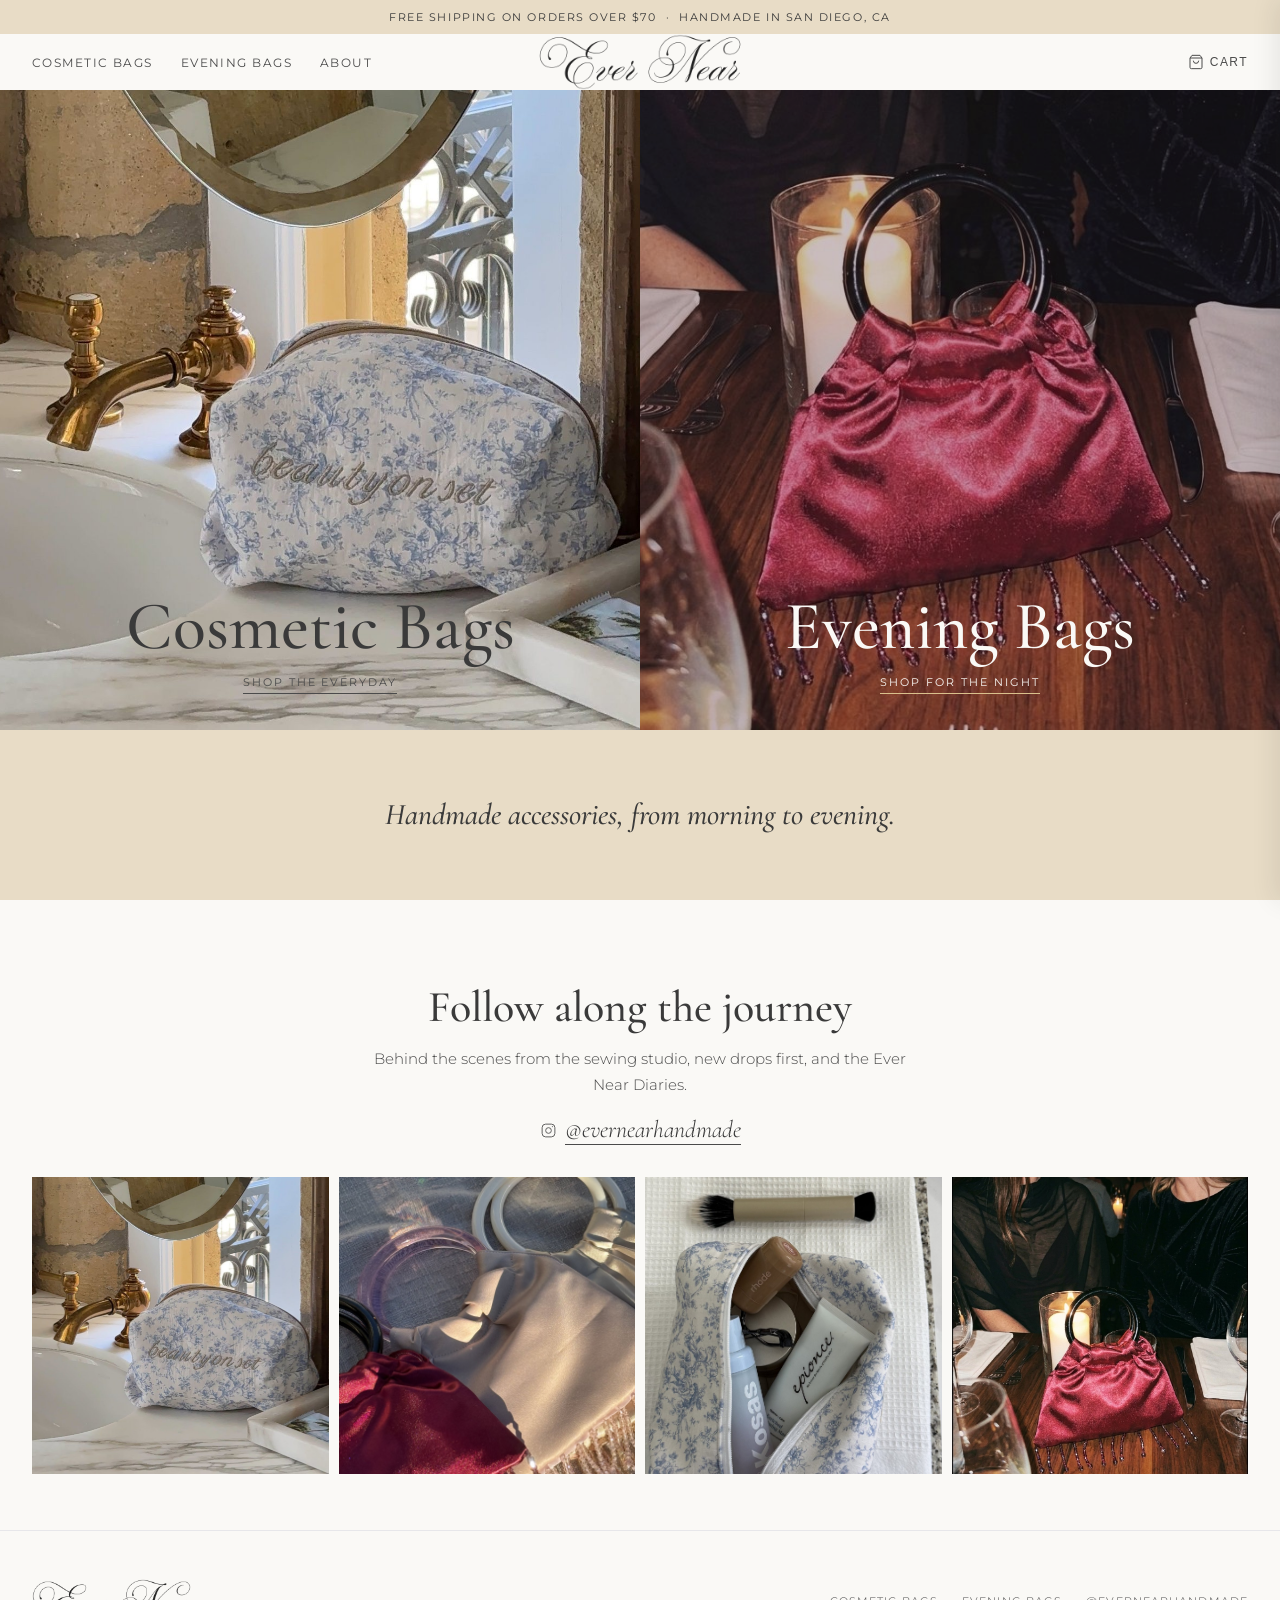
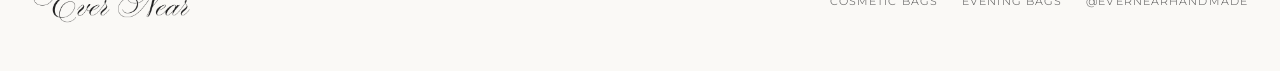
==== index.html @ a2dec9ec "Replace "On Instagram" label with a small icon beside the handle Co-Authored-By: Claude Opus 5.5 <no" ====
<!DOCTYPE html>
<html lang="en">
<head>
  <meta charset="UTF-8"/>
  <meta name="viewport" content="width=device-width, initial-scale=1.0"/>
  <title>Ever Near — Handcrafted Bags</title>
  <meta name="description" content="Ever Near makes handcrafted cosmetic bags and evening bags in small batches in San Diego, CA.">
  <meta property="og:title" content="Ever Near — Handcrafted Bags">
  <meta property="og:description" content="Handcrafted cosmetic and evening bags, sewn by hand in San Diego.">
  <meta property="og:type" content="website">
  <meta property="og:url" content="https://evernearhandmade.com">
  <link rel="canonical" href="https://evernearhandmade.com">
  <link rel="preconnect" href="https://fonts.googleapis.com">
  <link rel="preconnect" href="https://fonts.gstatic.com" crossorigin>
  <link href="https://fonts.googleapis.com/css2?family=Cormorant+Garamond:ital,wght@0,500;0,600;1,500&family=Montserrat:wght@300;400;500&display=swap" rel="stylesheet">
  <link rel="stylesheet" href="css/theme.css?v=4">
</head>
<body>

<!-- ══ MAIN PAGE ══ -->
<div id="main-page" class="page active">

  <div class="announce-bar announce-bar--beige">
    Free shipping on orders over $70 &nbsp;·&nbsp; Handmade in San Diego, CA
  </div>

  <div style="background: var(--off-white);">
    <header class="site-header">
      <nav class="header-nav">
        <a href="cosmetic-bags.html">Cosmetic Bags</a>
        <a href="evening-bags.html">Evening Bags</a>
        <a href="#about" class="hide-mobile">About</a>
      </nav>
      <a href="index.html" class="header-logo" aria-label="Ever Near home">
        <img src="img/logo-dark.png" alt="Ever Near">
      </a>
      <nav class="header-nav header-nav--right">
        <button class="cart-trigger" onclick="toggleCart()" aria-label="Open cart">
          <svg viewBox="0 0 24 24"><path d="M6 2L3 6v14a2 2 0 002 2h14a2 2 0 002-2V6l-3-4z"/><line x1="3" y1="6" x2="21" y2="6"/><path d="M16 10a4 4 0 01-8 0"/></svg>
          Cart
          <span class="cart-badge" id="cart-badge">0</span>
        </button>
      </nav>
    </header>
  </div>

  <!-- Split Hero -->
  <section class="split-hero">
    <a href="cosmetic-bags.html" class="hero-panel hero-panel--day">
      <img src="img/hero-day-vanity-cosmetic-bag.jpg" alt="Quilted blue toile cosmetic bag on a marble vanity" style="object-position: 50% 100%">
      <div class="hero-panel__content">
        <span class="hero-panel__title">Cosmetic Bags</span>
        <span class="hero-panel__link">Shop the everyday</span>
      </div>
    </a>
    <a href="evening-bags.html" class="hero-panel hero-panel--night">
      <img src="img/hero-night-candlelit-satin-mini.jpg" alt="Burgundy satin evening bag with beaded fringe on a candlelit dinner table" style="object-position: 50% 40%">
      <span class="hero-panel__overlay" aria-hidden="true"></span>
      <div class="hero-panel__content">
        <span class="hero-panel__title">Evening Bags</span>
        <span class="hero-panel__link">Shop for the night</span>
      </div>
    </a>
  </section>

  <!-- Newest Pieces -->
  <section class="newest-section">
    <div class="section-header-row">
      <h2 class="section-h2">Newest pieces</h2>
      <a href="cosmetic-bags.html" class="section-link">Shop all</a>
    </div>
    <div class="newest-grid" id="newest-products-grid">
      <!-- populated by homepage.js -->
    </div>
  </section>

  <!-- Tagline Band -->
  <section class="tagline-band">
    <p>Handmade accessories, from morning to evening.</p>
  </section>

  <!-- Instagram -->
  <section class="instagram-section">
    <h2 class="insta-h2 insta-h2--day">Follow along the journey</h2>
    <p class="insta-desc insta-desc--day">Behind the scenes from the sewing studio, new drops first, and the Ever Near Diaries.</p>
    <a href="https://www.instagram.com/evernearhandmade/" class="insta-handle insta-handle--day" target="_blank" rel="noopener" aria-label="@evernearhandmade on Instagram">
      <svg class="insta-icon" viewBox="0 0 24 24" aria-hidden="true"><rect x="3" y="3" width="18" height="18" rx="5"/><circle cx="12" cy="12" r="4"/><circle cx="17.5" cy="6.5" r="0.8" fill="currentColor" stroke="none"/></svg>
      <span>@evernearhandmade</span>
    </a>
    <div class="insta-grid">
      <a href="https://www.instagram.com/evernearhandmade/" target="_blank" rel="noopener">
        <img src="img/hero-day-vanity-cosmetic-bag.jpg" alt="Blue toile cosmetic bag on a marble vanity" loading="lazy">
      </a>
      <a href="https://www.instagram.com/evernearhandmade/" target="_blank" rel="noopener">
        <img src="img/satin-minis-golden-hour.jpg" alt="Satin mini evening bags in golden light" loading="lazy">
      </a>
      <a href="https://www.instagram.com/evernearhandmade/" target="_blank" rel="noopener">
        <img src="img/toile-bag-skincare.jpg" alt="Blue toile cosmetic bag with skincare" loading="lazy">
      </a>
      <a href="https://www.instagram.com/evernearhandmade/" target="_blank" rel="noopener">
        <img src="img/instagram-satin-dinner.jpg" alt="Satin evening bag at a candlelit dinner" loading="lazy">
      </a>
    </div>
  </section>

  <!-- About anchor -->
  <div id="about" style="scroll-margin-top: 80px;"></div>

  <footer class="site-footer" style="border-top: 1px solid rgba(154,160,184,0.2); margin-top: 32px;">
    <a href="index.html" class="footer-logo">
      <img src="img/logo-dark.png" alt="Ever Near">
    </a>
    <nav class="footer-nav">
      <a href="cosmetic-bags.html">Cosmetic Bags</a>
      <a href="evening-bags.html">Evening Bags</a>
      <a href="https://www.instagram.com/evernearhandmade/" target="_blank" rel="noopener">@evernearhandmade</a>
    </nav>
  </footer>

</div><!-- end main-page -->

<!-- ══ PRODUCT PAGE ══ -->
<div id="product-page" class="page">
  <div class="product-page-inner">
    <button class="product-page-back" onclick="closeProduct()">
      <svg viewBox="0 0 24 24"><polyline points="15 18 9 12 15 6"/></svg>
      Back
    </button>
    <div class="product-page-layout">
      <div class="pp-gallery">
        <img id="pp-main-img" class="pp-main-img" src="" alt=""/>
        <div class="pp-thumbs" id="pp-thumbs"></div>
      </div>
      <div class="pp-info">
        <p class="pp-collection" id="pp-collection"></p>
        <h1 class="pp-name" id="pp-name"></h1>
        <p class="pp-price" id="pp-price"></p>
        <div class="pp-divider"></div>
        <p class="pp-size-label">Select Size</p>
        <div class="pp-sizes" id="pp-sizes"></div>
        <p class="pp-description" id="pp-description"></p>
        <p class="pp-dimensions-label">Dimensions</p>
        <p class="pp-dimensions" id="pp-dimensions"></p>
        <p class="pp-details" id="pp-details"></p>
        <div class="pp-custom-text-wrap" id="pp-custom-text-wrap" style="display:none;">
          <label class="pp-custom-text-label" for="pp-custom-text">Embroidery Text</label>
          <input class="pp-custom-text-input" id="pp-custom-text" type="text" maxlength="30" placeholder="e.g. your name or initials"/>
          <p class="pp-custom-text-hint">Up to 30 characters · Appears on your bag exactly as entered</p>
        </div>
        <button class="add-to-cart-btn" onclick="addToCart()">Add to Cart</button>
        <p class="cart-confirm" id="cart-confirm">Added to your cart ✓</p>
      </div>
    </div>
  </div>
</div>

<!-- ══ CART DRAWER ══ -->
<div class="cart-overlay" id="cart-overlay" onclick="closeCart()"></div>
<div class="cart-drawer" id="cart-drawer">
  <div class="cart-drawer-header">
    <div>
      <span class="cart-drawer-title">Your Cart</span>
      <span class="cart-drawer-count" id="cart-drawer-count"></span>
    </div>
    <button class="cart-drawer-close" onclick="closeCart()" aria-label="Close cart">
      <svg viewBox="0 0 24 24"><line x1="18" y1="6" x2="6" y2="18"/><line x1="6" y1="6" x2="18" y2="18"/></svg>
    </button>
  </div>
  <div class="cart-shipping-bar" id="cart-shipping-bar">
    <p class="cart-shipping-bar-msg" id="cart-shipping-bar-msg"></p>
    <div class="cart-shipping-track"><div class="cart-shipping-fill" id="cart-shipping-fill"></div></div>
  </div>
  <div class="cart-drawer-items" id="cart-drawer-items"></div>
  <div class="cart-drawer-footer" id="cart-drawer-footer" style="display:none;">
    <div class="cart-subtotal">
      <span class="cart-subtotal-label">Subtotal</span>
      <span class="cart-subtotal-amount" id="cart-subtotal">$0</span>
    </div>
    <p class="cart-shipping-note" id="cart-shipping-note">Shipping calculated at checkout</p>
    <button class="cart-checkout-btn" id="cart-checkout-btn" onclick="initiateCheckout()">Checkout</button>
  </div>
</div>

<script src="js/config.js?v=1"></script>
<script src="js/products.js?v=1"></script>
<script src="js/shopify-api.js?v=2"></script>
<script src="js/navigation.js?v=1"></script>
<script src="js/product-detail.js?v=1"></script>
<script src="js/product-listing.js?v=1"></script>
<script src="js/cart.js?v=1"></script>
<script src="js/homepage.js?v=1"></script>
</body>
</html>
---- css/theme.css ----
/* ── Ever Near Design System ── */

:root {
  --off-white: #FAF9F6;
  --text: #4B4B4B;
  --heading: #3A3A3A;
  --product-name: #2F2F2F;
  --warm-beige: #E8DCC6;
  --powder-blue: #E2E8F5;
  --pill-outline: #C4CEE3;
  --plum: #5A2A4A;
  --deep-plum: #3E1C33;
  --gold: #D9C08C;
  --plum-divider: #8A5C7A;
  --soft-text: #F1E6EC;
  --light-text: #FAF9F6;
  --muted: #6b6460;
  --taupe: #9b9080;
}

*, *::before, *::after { box-sizing: border-box; }

html { scroll-behavior: smooth; }

body {
  margin: 0;
  font-family: 'Montserrat', sans-serif;
  font-weight: 300;
  color: var(--text);
  background: var(--off-white);
}

a { color: inherit; text-decoration: none; }
img { max-width: 100%; display: block; }
button { cursor: pointer; }

/* ── Page / Overlay system ── */
.page { display: none; }
.page.active { display: block; }

/* ── Announcement bar ── */
.announce-bar {
  text-align: center;
  padding: 10px 16px;
  font-size: 11px;
  letter-spacing: 0.14em;
  text-transform: uppercase;
  font-weight: 400;
}
.announce-bar--beige { background: var(--warm-beige); color: var(--heading); }
.announce-bar--blue  { background: var(--powder-blue); color: var(--product-name); }
.announce-bar--plum  { background: var(--deep-plum); color: var(--soft-text); }

/* ── Header ── */
.site-header {
  max-width: 1360px;
  margin: 0 auto;
  padding: 20px 32px;
  display: flex;
  align-items: center;
  justify-content: space-between;
  gap: 16px;
  position: relative;
}
.site-header--plum { background: var(--plum); }

.header-nav {
  display: flex;
  flex-wrap: wrap;
  gap: 28px;
  font-size: 12px;
  letter-spacing: 0.12em;
  text-transform: uppercase;
  font-weight: 400;
  flex: 1;
}
.header-nav--right { justify-content: flex-end; }
.header-nav a { transition: opacity 0.2s; }
.header-nav a:hover { opacity: 0.6; }
.header-nav a.current { border-bottom: 1px solid currentColor; padding-bottom: 2px; }
.header-nav--plum { color: var(--light-text); }
.header-nav--plum a.current { border-bottom-color: var(--gold); }

.header-logo {
  position: absolute;
  left: 50%;
  transform: translateX(-50%);
  display: block;
  line-height: 0;
}
.header-logo img { height: 56px; width: auto; }

.cart-trigger {
  display: inline-flex;
  align-items: center;
  gap: 6px;
  font-size: 12px;
  letter-spacing: 0.12em;
  text-transform: uppercase;
  font-weight: 400;
  background: none;
  border: none;
  color: inherit;
  position: relative;
  padding: 0;
}
.cart-trigger svg { width: 16px; height: 16px; stroke: currentColor; fill: none; stroke-width: 1.5; }
.cart-badge {
  position: absolute;
  top: -5px;
  right: -8px;
  background: var(--heading);
  color: var(--off-white);
  font-size: 9px;
  width: 15px;
  height: 15px;
  border-radius: 50%;
  display: flex;
  align-items: center;
  justify-content: center;
  letter-spacing: 0;
  pointer-events: none;
  opacity: 0;
  transform: scale(0.5);
  transition: opacity 0.2s, transform 0.2s;
}
.cart-badge.visible { opacity: 1; transform: scale(1); }
.cart-trigger--plum .cart-badge { background: var(--gold); color: var(--deep-plum); }

/* ── Fade-in animation ── */
.fade-in { opacity: 0; transform: translateY(16px); transition: opacity 0.5s ease, transform 0.5s ease; }
.fade-in.visible { opacity: 1; transform: none; }

/* ══════════════════════════════════
   HOMEPAGE
══════════════════════════════════ */

/* Split Hero */
.split-hero {
  display: flex;
  flex-wrap: wrap;
  gap: 0;
  min-height: 640px;
}
.hero-panel {
  flex: 1 1 420px;
  min-height: 420px;
  position: relative;
  overflow: hidden;
  display: flex;
  flex-direction: column;
  align-items: center;
  justify-content: flex-end;
  padding-bottom: 36px;
  text-decoration: none;
}
.hero-panel img {
  position: absolute;
  inset: 0;
  width: 100%;
  height: 100%;
  object-fit: cover;
  transition: transform 0.6s ease;
}
.hero-panel:hover img { transform: scale(1.03); }
.hero-panel__overlay {
  position: absolute;
  inset: 0;
  background: rgba(62, 28, 51, 0.28);
}
.hero-panel__content {
  position: relative;
  display: flex;
  flex-direction: column;
  align-items: center;
  gap: 14px;
  text-align: center;
}
.hero-panel__title {
  font-family: 'Cormorant Garamond', serif;
  font-weight: 500;
  font-size: clamp(44px, 6vw, 68px);
  line-height: 1;
}
.hero-panel__link {
  font-size: 11px;
  letter-spacing: 0.18em;
  text-transform: uppercase;
  font-weight: 400;
  padding-bottom: 4px;
}
.hero-panel--day .hero-panel__title { color: var(--heading); }
.hero-panel--day .hero-panel__link  { color: var(--text); border-bottom: 1px solid var(--text); }
.hero-panel--night .hero-panel__title { color: var(--light-text); }
.hero-panel--night .hero-panel__link  { color: var(--light-text); border-bottom: 1px solid var(--gold); }

/* Newest Pieces */
.newest-section {
  max-width: 1360px;
  margin: 0 auto;
  padding: 80px 32px 56px;
}
.section-header-row {
  display: flex;
  flex-wrap: wrap;
  align-items: baseline;
  justify-content: space-between;
  gap: 12px;
  margin-bottom: 36px;
}
.section-h2 {
  margin: 0;
  font-family: 'Cormorant Garamond', serif;
  font-weight: 500;
  font-size: clamp(32px, 4vw, 44px);
  color: var(--heading);
}
.section-link {
  font-size: 11px;
  letter-spacing: 0.16em;
  text-transform: uppercase;
  font-weight: 400;
  border-bottom: 1px solid var(--text);
  padding-bottom: 3px;
  color: var(--text);
  transition: opacity 0.2s;
}
.section-link:hover { opacity: 0.6; }

.newest-grid {
  display: grid;
  grid-template-columns: repeat(auto-fill, minmax(200px, 1fr));
  gap: 28px;
}
.newest-card {
  display: flex;
  flex-direction: column;
  gap: 10px;
  color: var(--text);
  transition: opacity 0.2s;
}
.newest-card:hover { opacity: 0.85; }
.newest-card-img {
  aspect-ratio: 4/5;
  overflow: hidden;
  background: var(--warm-beige);
}
.newest-card-img img {
  width: 100%;
  height: 100%;
  object-fit: cover;
  transition: transform 0.5s ease;
}
.newest-card:hover .newest-card-img img { transform: scale(1.04); }
.newest-card-line {
  font-size: 10px;
  letter-spacing: 0.18em;
  text-transform: uppercase;
  font-weight: 500;
}
.newest-card-name {
  font-family: 'Cormorant Garamond', serif;
  font-weight: 500;
  font-size: 22px;
  color: var(--product-name);
  line-height: 1.15;
}
.newest-card-price {
  font-size: 14px;
  font-weight: 400;
  color: var(--text);
}

/* Tagline Band */
.tagline-band {
  background: var(--warm-beige);
  padding: 64px 32px;
  text-align: center;
}
.tagline-band p {
  margin: 0 auto;
  max-width: 640px;
  font-family: 'Cormorant Garamond', serif;
  font-style: italic;
  font-weight: 500;
  font-size: clamp(22px, 3vw, 30px);
  line-height: 1.4;
  color: var(--heading);
}

/* Instagram Section */
.instagram-section {
  max-width: 1360px;
  margin: 0 auto;
  padding: 80px 32px 24px;
  text-align: center;
}
.instagram-section--evening {
  padding-top: 72px;
}
.insta-h2 {
  margin: 0;
  font-family: 'Cormorant Garamond', serif;
  font-weight: 500;
  font-size: clamp(28px, 4vw, 44px);
}
.insta-h2--day { color: var(--heading); }
.insta-h2--evening { color: var(--light-text); }
.insta-desc {
  margin: 12px auto 0;
  max-width: 560px;
  font-size: 15px;
  line-height: 1.7;
}
.insta-desc--day { color: var(--text); }
.insta-desc--evening { color: var(--soft-text); }
.insta-handle {
  display: inline-flex;
  align-items: center;
  gap: 8px;
  margin-top: 18px;
  font-family: 'Cormorant Garamond', serif;
  font-style: italic;
  font-size: 24px;
  transition: opacity 0.2s;
}
.insta-handle:hover { opacity: 0.75; }
.insta-icon {
  width: 17px;
  height: 17px;
  fill: none;
  stroke: currentColor;
  stroke-width: 1.4;
  opacity: 0.8;
  flex-shrink: 0;
}
.insta-handle--day { color: var(--heading); }
.insta-handle--day span { border-bottom: 1px solid var(--text); }
.insta-handle--evening { color: var(--gold); }
.insta-grid {
  display: grid;
  grid-template-columns: repeat(auto-fit, minmax(160px, 1fr));
  gap: 10px;
  margin-top: 32px;
}
.insta-grid a { display: block; overflow: hidden; }
.insta-grid img {
  display: block;
  width: 100%;
  aspect-ratio: 1/1;
  object-fit: cover;
  transition: transform 0.5s ease;
}
.insta-grid a:hover img { transform: scale(1.04); }

/* Footer */
.site-footer {
  max-width: 1360px;
  margin: 0 auto;
  padding: 48px 32px;
  display: flex;
  flex-wrap: wrap;
  justify-content: space-between;
  align-items: center;
  gap: 24px;
  font-size: 12px;
}
.site-footer--evening { border-top: 1px solid var(--plum-divider); }
.footer-logo img { height: 44px; width: auto; }
.footer-nav {
  display: flex;
  flex-wrap: wrap;
  gap: 24px;
  letter-spacing: 0.1em;
  text-transform: uppercase;
  font-size: 11px;
}
.footer-nav a { transition: opacity 0.2s; }
.footer-nav a:hover { opacity: 0.6; }
.footer-nav--evening { color: var(--light-text); }

/* ══════════════════════════════════
   COSMETIC BAGS PAGE
══════════════════════════════════ */

.cb-header-band {
  background: var(--powder-blue);
  padding: 64px 32px;
  text-align: center;
  color: var(--product-name);
}
.cb-header-band h1 {
  margin: 0;
  font-family: 'Cormorant Garamond', serif;
  font-weight: 500;
  font-size: clamp(40px, 6vw, 60px);
  line-height: 1.05;
  color: var(--heading);
}
.cb-header-band p {
  margin: 16px auto 0;
  max-width: 560px;
  font-size: 15px;
  line-height: 1.7;
}

/* Filter Pills */
.filter-pills-wrap {
  max-width: 1360px;
  margin: 0 auto;
  padding: 28px 32px 0;
}
.filter-pills {
  display: flex;
  flex-wrap: wrap;
  gap: 10px;
}
.pill {
  padding: 9px 18px;
  border: 1px solid var(--pill-outline);
  border-radius: 999px;
  font-size: 11px;
  letter-spacing: 0.12em;
  text-transform: uppercase;
  font-weight: 400;
  background: var(--off-white);
  color: var(--text);
  cursor: pointer;
  transition: background 0.2s, color 0.2s;
}
.pill:hover, .pill.active {
  background: var(--heading);
  color: var(--off-white);
  border-color: var(--heading);
}

/* Collection Sections */
.cb-collection {
  max-width: 1360px;
  margin: 0 auto;
  padding: 56px 32px 8px;
}
.cb-collection-header {
  display: flex;
  flex-wrap: wrap;
  align-items: baseline;
  gap: 14px 20px;
  margin-bottom: 8px;
}
.new-badge {
  font-size: 11px;
  letter-spacing: 0.16em;
  text-transform: uppercase;
  font-weight: 500;
  background: var(--heading);
  color: var(--off-white);
  padding: 5px 10px;
}
.cb-collection-title {
  margin: 0;
  font-family: 'Cormorant Garamond', serif;
  font-weight: 500;
  font-size: 38px;
  color: var(--heading);
}
.cb-collection-desc {
  margin: 0 0 28px;
  font-size: 15px;
  line-height: 1.6;
  max-width: 640px;
  color: var(--text);
}

/* Product Grid (shared) */
.product-grid,
.product-grid-4 {
  display: grid;
  gap: 28px;
}
.product-grid { grid-template-columns: repeat(auto-fill, minmax(220px, 1fr)); }
.product-grid-4 { grid-template-columns: repeat(auto-fill, minmax(200px, 1fr)); }

/* Product Card (cosmetic bags) */
.product-card {
  display: flex;
  flex-direction: column;
  gap: 8px;
  cursor: pointer;
  transition: opacity 0.2s;
}
.product-card:hover { opacity: 0.85; }
.product-card-img {
  aspect-ratio: 4/5;
  overflow: hidden;
  background: var(--warm-beige);
}
.product-card-img img {
  width: 100%;
  height: 100%;
  object-fit: cover;
  transition: transform 0.5s ease;
}
.product-card:hover .product-card-img img { transform: scale(1.04); }
.product-card-name {
  font-family: 'Cormorant Garamond', serif;
  font-weight: 500;
  font-size: 22px;
  color: var(--product-name);
  line-height: 1.15;
}
.product-card-price {
  font-size: 14px;
  font-weight: 400;
  color: var(--text);
}
.product-card-sizes {
  font-size: 11px;
  letter-spacing: 0.08em;
  text-transform: uppercase;
  color: var(--muted);
}

/* Plum Cross-promo Banner */
.evening-promo {
  max-width: 1360px;
  margin: 64px auto 0;
  padding: 0 32px;
}
.evening-promo a {
  display: flex;
  flex-wrap: wrap;
  align-items: center;
  justify-content: space-between;
  gap: 20px;
  background: var(--plum);
  color: var(--light-text);
  padding: 40px 48px;
  transition: background 0.2s;
}
.evening-promo a:hover { background: var(--deep-plum); }
.evening-promo-eyebrow {
  font-size: 11px;
  letter-spacing: 0.18em;
  text-transform: uppercase;
  color: var(--gold);
  font-weight: 500;
  display: block;
  margin-bottom: 8px;
}
.evening-promo-title {
  font-family: 'Cormorant Garamond', serif;
  font-weight: 500;
  font-size: 34px;
  color: var(--light-text);
}
.evening-promo-cta {
  font-size: 11px;
  letter-spacing: 0.18em;
  text-transform: uppercase;
  border-bottom: 1px solid var(--gold);
  padding-bottom: 4px;
  flex-shrink: 0;
}

/* Product info classes generated by product-listing.js */
.product-info { display: flex; flex-direction: column; gap: 4px; padding-top: 10px; }
.product-meta-row { display: flex; justify-content: space-between; align-items: baseline; gap: 8px; }
.product-name {
  font-family: 'Cormorant Garamond', serif;
  font-weight: 500;
  font-size: 20px;
  color: var(--product-name);
  line-height: 1.15;
  margin: 0;
}
.product-price { font-size: 14px; font-weight: 400; color: var(--text); flex-shrink: 0; }
.product-sizes { font-size: 11px; letter-spacing: 0.08em; text-transform: uppercase; color: var(--muted); }
.sold-out-badge {
  position: absolute;
  bottom: 10px;
  left: 10px;
  font-size: 10px;
  letter-spacing: 0.1em;
  text-transform: uppercase;
  background: rgba(44,40,36,0.75);
  color: var(--off-white);
  padding: 4px 8px;
}

/* Product carousel within product cards */
.product-carousel {
  position: relative;
  overflow: hidden;
  aspect-ratio: 4/5;
  background: var(--warm-beige);
}
.carousel-track {
  display: flex;
  transition: transform 0.3s ease;
  height: 100%;
}
.carousel-slide {
  flex: 0 0 100%;
  height: 100%;
}
.carousel-slide img {
  width: 100%;
  height: 100%;
  object-fit: cover;
}
.carousel-btn {
  position: absolute;
  top: 50%;
  transform: translateY(-50%);
  background: rgba(255,255,255,0.75);
  border: none;
  width: 28px;
  height: 28px;
  display: flex;
  align-items: center;
  justify-content: center;
  font-size: 18px;
  color: var(--heading);
  cursor: pointer;
  opacity: 0;
  transition: opacity 0.2s;
}
.product-card:hover .carousel-btn { opacity: 1; }
.carousel-btn.prev { left: 6px; }
.carousel-btn.next { right: 6px; }
.carousel-dots {
  display: flex;
  gap: 5px;
  justify-content: center;
  padding: 6px 0 0;
}
.dot {
  width: 5px;
  height: 5px;
  border-radius: 50%;
  background: rgba(74,74,74,0.3);
  cursor: pointer;
  transition: background 0.2s;
}
.dot.active { background: var(--heading); }

/* ══════════════════════════════════
   EVENING BAGS PAGE
══════════════════════════════════ */

.evening-page { background: var(--plum); color: var(--light-text); }
.evening-page .site-header { max-width: none; padding-left: 32px; padding-right: 32px; }

.evening-intro {
  text-align: center;
  padding: 72px 32px 56px;
  display: flex;
  flex-direction: column;
  align-items: center;
  gap: 12px;
}
.evening-intro h1 {
  margin: 0;
  font-family: 'Cormorant Garamond', serif;
  font-weight: 500;
  font-size: clamp(44px, 7vw, 68px);
  line-height: 1.05;
  color: var(--light-text);
}
.evening-gold-rule {
  width: 72px;
  height: 1px;
  background: var(--gold);
  margin: 20px 0 8px;
}
.evening-intro-tagline {
  margin: 0;
  font-family: 'Cormorant Garamond', serif;
  font-style: italic;
  font-weight: 500;
  font-size: clamp(20px, 3vw, 28px);
  line-height: 1.35;
  max-width: 580px;
  color: var(--soft-text);
}

/* Story Block */
.evening-story {
  max-width: 1360px;
  margin: 0 auto;
  padding: 0 32px 80px;
  display: flex;
  flex-wrap: wrap;
  align-items: center;
  gap: 48px 64px;
}
.evening-story-img {
  flex: 1 1 320px;
  max-width: 540px;
  aspect-ratio: 3/4;
  object-fit: cover;
}
.evening-story-text {
  flex: 1 1 300px;
  display: flex;
  flex-direction: column;
  gap: 20px;
}
.evening-story-eyebrow {
  font-size: 11px;
  letter-spacing: 0.18em;
  text-transform: uppercase;
  color: var(--gold);
  font-weight: 500;
}
.evening-story-title {
  margin: 0;
  font-family: 'Cormorant Garamond', serif;
  font-weight: 500;
  font-size: clamp(28px, 4vw, 44px);
  line-height: 1.1;
  color: var(--light-text);
}
.evening-story-body {
  margin: 0;
  font-size: 16px;
  line-height: 1.8;
  color: var(--soft-text);
  max-width: 520px;
}

/* Evening Product Sections */
.evening-products {
  max-width: 1360px;
  margin: 0 auto;
  padding: 0 32px 72px;
}
.evening-silhouette-section { margin-bottom: 56px; }
.evening-section-header {
  display: flex;
  flex-wrap: wrap;
  align-items: baseline;
  gap: 14px 20px;
  border-top: 1px solid var(--plum-divider);
  padding-top: 28px;
  margin-bottom: 28px;
}
.evening-new-badge {
  font-size: 11px;
  letter-spacing: 0.16em;
  text-transform: uppercase;
  font-weight: 500;
  background: var(--gold);
  color: var(--deep-plum);
  padding: 5px 10px;
}
.evening-section-title {
  margin: 0;
  font-family: 'Cormorant Garamond', serif;
  font-weight: 500;
  font-size: clamp(28px, 4vw, 42px);
  color: var(--light-text);
}
.evening-section-desc {
  font-size: 14px;
  color: #E9DCE4;
  width: 100%;
}
.evening-product-grid {
  display: grid;
  grid-template-columns: repeat(auto-fill, minmax(240px, 1fr));
  gap: 28px;
}
.evening-product-card {
  display: flex;
  flex-direction: column;
  background: var(--off-white);
  color: var(--text);
  transition: opacity 0.2s;
  cursor: pointer;
}
.evening-product-card:hover { opacity: 0.9; }
.evening-product-img {
  aspect-ratio: 4/5;
  position: relative;
  overflow: hidden;
  background: var(--warm-beige);
}
.evening-product-img img {
  width: 100%;
  height: 100%;
  object-fit: cover;
  transition: transform 0.5s ease;
}
.evening-product-card:hover .evening-product-img img { transform: scale(1.04); }
.one-of-one-badge {
  position: absolute;
  bottom: 12px;
  left: 12px;
  font-size: 9px;
  letter-spacing: 0.1em;
  text-transform: uppercase;
  font-weight: 500;
  background: var(--deep-plum);
  color: var(--gold);
  padding: 5px 10px;
}
.evening-product-info {
  padding: 16px 16px 20px;
  display: flex;
  flex-direction: column;
  gap: 6px;
}
.evening-product-name {
  font-family: 'Cormorant Garamond', serif;
  font-weight: 600;
  font-size: 22px;
  color: var(--product-name);
  line-height: 1.15;
}
.evening-product-variant {
  font-size: 13px;
  color: var(--muted);
}
.evening-product-price {
  font-size: 14px;
  font-weight: 500;
  color: var(--text);
}

/* Coming Soon Band */
.coming-soon-band {
  background: var(--deep-plum);
  padding: 72px 32px;
  text-align: center;
}
.coming-soon-eyebrow {
  display: block;
  font-size: 11px;
  letter-spacing: 0.18em;
  text-transform: uppercase;
  color: var(--gold);
  font-weight: 500;
  margin-bottom: 14px;
}
.coming-soon-h2 {
  margin: 0;
  font-family: 'Cormorant Garamond', serif;
  font-weight: 500;
  font-size: clamp(26px, 4vw, 40px);
  color: var(--light-text);
}
.coming-soon-desc {
  margin: 12px auto 8px;
  max-width: 520px;
  font-size: 15px;
  line-height: 1.7;
  color: var(--soft-text);
}
.coming-soon-next {
  margin: 0 auto;
  max-width: 520px;
  font-family: 'Cormorant Garamond', serif;
  font-style: italic;
  font-size: 22px;
  color: var(--gold);
}

/* Evening shop cosmetic link */
.evening-cosmetic-link {
  text-align: center;
  padding: 48px 32px;
}
.evening-cosmetic-link a {
  font-size: 11px;
  letter-spacing: 0.18em;
  text-transform: uppercase;
  border-bottom: 1px solid var(--gold);
  padding-bottom: 4px;
  color: var(--light-text);
  transition: opacity 0.2s;
}
.evening-cosmetic-link a:hover { opacity: 0.75; }

/* ══════════════════════════════════
   PRODUCT DETAIL OVERLAY
══════════════════════════════════ */

#product-page {
  min-height: 100vh;
  background: var(--off-white);
  padding-top: 0;
}
.product-page-inner {
  max-width: 1060px;
  margin: 0 auto;
  padding: 60px 24px 100px;
}
.product-page-back {
  display: inline-flex;
  align-items: center;
  gap: 8px;
  font-size: 11px;
  letter-spacing: 0.16em;
  text-transform: uppercase;
  color: var(--taupe);
  cursor: pointer;
  border: none;
  background: none;
  margin-bottom: 48px;
  transition: color 0.2s;
  padding: 0;
}
.product-page-back:hover { color: var(--heading); }
.product-page-back svg {
  width: 14px;
  height: 14px;
  stroke: currentColor;
  fill: none;
  stroke-width: 1.8;
}
.product-page-layout {
  display: grid;
  grid-template-columns: 1fr 1fr;
  gap: 64px;
  align-items: start;
}
.pp-main-img {
  width: 100%;
  aspect-ratio: 1/1;
  object-fit: cover;
  display: block;
  background: #f0ebe4;
}
.pp-thumbs {
  display: flex;
  gap: 10px;
  margin-top: 12px;
  flex-wrap: wrap;
}
.pp-thumb {
  width: 72px;
  height: 72px;
  object-fit: cover;
  cursor: pointer;
  border: 2px solid transparent;
  transition: opacity 0.2s, border-color 0.2s;
  opacity: 0.6;
}
.pp-thumb.active { border-color: var(--heading); opacity: 1; }
.pp-collection {
  font-size: 11px;
  letter-spacing: 0.28em;
  text-transform: uppercase;
  color: var(--taupe);
  margin-bottom: 14px;
  font-family: 'Montserrat', sans-serif;
}
.pp-name {
  font-family: 'Cormorant Garamond', serif;
  font-size: 2.4rem;
  font-weight: 500;
  color: var(--heading);
  margin-bottom: 10px;
  line-height: 1.1;
}
.pp-price {
  font-size: 1.1rem;
  color: var(--muted);
  margin-bottom: 28px;
  letter-spacing: 0.04em;
}
.pp-divider { width: 36px; height: 1px; background: var(--taupe); margin-bottom: 28px; }
.pp-size-label, .pp-option-label {
  font-size: 11px;
  letter-spacing: 0.2em;
  text-transform: uppercase;
  color: var(--taupe);
  margin-bottom: 12px;
  font-family: 'Montserrat', sans-serif;
}
.pp-sizes {
  display: flex;
  gap: 10px;
  margin-bottom: 28px;
  flex-wrap: wrap;
}
.size-btn {
  padding: 10px 18px;
  border: 1px solid rgba(154,160,184,0.4);
  background: none;
  font-size: 12px;
  letter-spacing: 0.08em;
  color: var(--text);
  cursor: pointer;
  transition: all 0.2s;
  font-family: 'Montserrat', sans-serif;
}
.size-btn.selected, .size-btn:hover {
  background: var(--heading);
  color: var(--off-white);
  border-color: var(--heading);
}
.option-group { margin-bottom: 20px; }
.pp-description {
  font-size: 1rem;
  line-height: 1.8;
  color: var(--muted);
  margin-bottom: 24px;
}
.pp-dimensions-label {
  font-size: 11px;
  letter-spacing: 0.22em;
  text-transform: uppercase;
  color: var(--taupe);
  margin-bottom: 8px;
  font-family: 'Montserrat', sans-serif;
}
.pp-dimensions {
  font-size: 0.95rem;
  line-height: 1.7;
  color: var(--muted);
  margin-bottom: 24px;
}
.pp-details {
  font-size: 0.85rem;
  letter-spacing: 0.06em;
  color: var(--taupe);
  margin-bottom: 36px;
}
.pp-custom-text-wrap { margin-bottom: 28px; }
.pp-custom-text-label {
  display: block;
  font-size: 11px;
  letter-spacing: 0.2em;
  text-transform: uppercase;
  color: var(--taupe);
  margin-bottom: 10px;
  font-family: 'Montserrat', sans-serif;
}
.pp-custom-text-input {
  width: 100%;
  border: 1px solid rgba(154,160,184,0.4);
  background: transparent;
  padding: 12px 14px;
  font-size: 1rem;
  color: var(--heading);
  outline: none;
  transition: border-color 0.2s;
  font-family: 'Montserrat', sans-serif;
}
.pp-custom-text-input:focus { border-color: var(--heading); }
.pp-custom-text-input.error { border-color: #c0392b; }
.pp-custom-text-hint {
  font-size: 0.78rem;
  color: var(--taupe);
  margin-top: 7px;
  font-style: italic;
}
.add-to-cart-btn {
  width: 100%;
  padding: 16px;
  background: var(--heading);
  color: var(--off-white);
  font-size: 11px;
  letter-spacing: 0.22em;
  text-transform: uppercase;
  border: none;
  cursor: pointer;
  transition: opacity 0.2s;
  font-family: 'Montserrat', sans-serif;
  font-weight: 500;
}
.add-to-cart-btn:hover { opacity: 0.85; }
.add-to-cart-btn.out-of-stock { background: var(--taupe); cursor: not-allowed; opacity: 0.6; }
.cart-confirm {
  display: none;
  text-align: center;
  margin-top: 14px;
  font-size: 0.85rem;
  letter-spacing: 0.1em;
  color: var(--taupe);
}
.cart-confirm.show { display: block; }

/* ══════════════════════════════════
   CART DRAWER
══════════════════════════════════ */

.cart-overlay {
  position: fixed;
  inset: 0;
  z-index: 300;
  background: rgba(44,40,36,0.25);
  opacity: 0;
  pointer-events: none;
  transition: opacity 0.35s;
}
.cart-overlay.open { opacity: 1; pointer-events: auto; }
.cart-drawer {
  position: fixed;
  top: 0;
  right: 0;
  bottom: 0;
  z-index: 310;
  width: 420px;
  max-width: 92vw;
  background: var(--off-white);
  box-shadow: -4px 0 24px rgba(44,40,36,0.1);
  display: flex;
  flex-direction: column;
  transform: translateX(100%);
  transition: transform 0.4s cubic-bezier(0.4,0,0.2,1);
}
.cart-drawer.open { transform: translateX(0); }
.cart-drawer-header {
  display: flex;
  align-items: center;
  justify-content: space-between;
  padding: 24px 28px 20px;
  border-bottom: 1px solid rgba(154,160,184,0.2);
}
.cart-drawer-title {
  font-family: 'Cormorant Garamond', serif;
  font-size: 1.5rem;
  font-weight: 500;
  color: var(--heading);
}
.cart-drawer-count {
  font-size: 11px;
  letter-spacing: 0.14em;
  color: var(--taupe);
  margin-left: 10px;
}
.cart-drawer-close {
  background: none;
  border: none;
  cursor: pointer;
  padding: 6px;
  display: flex;
  align-items: center;
}
.cart-drawer-close svg {
  width: 18px;
  height: 18px;
  stroke: var(--heading);
  fill: none;
  stroke-width: 1.6;
}
.cart-drawer-close:hover svg { stroke: var(--taupe); }
.cart-shipping-bar {
  padding: 12px 24px;
  background: #f3ede3;
  border-bottom: 1px solid #ddd4c4;
}
.cart-shipping-bar-msg {
  font-size: 0.78rem;
  color: #6b5c48;
  letter-spacing: 0.04em;
  margin-bottom: 8px;
  font-family: 'Montserrat', sans-serif;
}
.cart-shipping-bar-msg strong { color: #3d2f20; font-weight: 500; }
.cart-shipping-bar-msg.unlocked { color: #4a7c59; font-weight: 500; }
.cart-shipping-track {
  background: #ddd4c4;
  border-radius: 99px;
  height: 4px;
  overflow: hidden;
}
.cart-shipping-fill {
  height: 100%;
  border-radius: 99px;
  background: #7a5c3e;
  transition: width 0.4s cubic-bezier(0.4,0,0.2,1);
}
.cart-drawer-items { flex: 1; overflow-y: auto; padding: 0; }
.cart-drawer-empty {
  display: flex;
  flex-direction: column;
  align-items: center;
  justify-content: center;
  height: 100%;
  padding: 40px 28px;
  text-align: center;
}
.cart-drawer-empty p {
  font-size: 1rem;
  color: var(--taupe);
  letter-spacing: 0.06em;
  margin-bottom: 24px;
}
.cart-drawer-empty button {
  padding: 12px 32px;
  border: 1px solid var(--heading);
  background: none;
  font-size: 11px;
  letter-spacing: 0.18em;
  text-transform: uppercase;
  color: var(--heading);
  cursor: pointer;
  transition: all 0.2s;
  font-family: 'Montserrat', sans-serif;
}
.cart-drawer-empty button:hover { background: var(--heading); color: var(--off-white); }
.cart-item {
  display: flex;
  gap: 18px;
  padding: 22px 28px;
  border-bottom: 1px solid rgba(154,160,184,0.14);
}
.cart-item-img {
  width: 80px;
  height: 80px;
  object-fit: cover;
  background: #f0ebe4;
  flex-shrink: 0;
}
.cart-item-info {
  flex: 1;
  display: flex;
  flex-direction: column;
  justify-content: center;
  min-width: 0;
}
.cart-item-name {
  font-family: 'Cormorant Garamond', serif;
  font-size: 1.1rem;
  font-weight: 500;
  color: var(--heading);
  margin-bottom: 3px;
  white-space: nowrap;
  overflow: hidden;
  text-overflow: ellipsis;
}
.cart-item-variant {
  font-size: 11px;
  letter-spacing: 0.12em;
  text-transform: uppercase;
  color: var(--taupe);
  margin-bottom: 10px;
}
.cart-item-bottom {
  display: flex;
  align-items: center;
  justify-content: space-between;
}
.cart-item-price {
  font-size: 0.92rem;
  color: var(--muted);
  letter-spacing: 0.04em;
}
.cart-item-qty {
  display: flex;
  align-items: center;
  border: 1px solid rgba(154,160,184,0.3);
}
.cart-item-qty button {
  background: none;
  border: none;
  width: 28px;
  height: 28px;
  display: flex;
  align-items: center;
  justify-content: center;
  font-size: 0.9rem;
  color: var(--muted);
  cursor: pointer;
  transition: color 0.2s;
}
.cart-item-qty button:hover { color: var(--heading); }
.cart-item-qty span {
  font-size: 0.82rem;
  min-width: 24px;
  text-align: center;
  color: var(--heading);
  letter-spacing: 0.06em;
}
.cart-item-remove {
  background: none;
  border: none;
  cursor: pointer;
  font-size: 11px;
  letter-spacing: 0.14em;
  text-transform: uppercase;
  color: var(--taupe);
  padding: 0;
  margin-top: 6px;
  transition: color 0.2s;
  align-self: flex-start;
  font-family: 'Montserrat', sans-serif;
}
.cart-item-remove:hover { color: var(--heading); }
.cart-drawer-footer {
  padding: 20px 28px 28px;
  border-top: 1px solid rgba(154,160,184,0.2);
}
.cart-subtotal {
  display: flex;
  justify-content: space-between;
  margin-bottom: 8px;
}
.cart-subtotal-label {
  font-size: 11px;
  letter-spacing: 0.16em;
  text-transform: uppercase;
  color: var(--taupe);
}
.cart-subtotal-amount {
  font-size: 0.95rem;
  color: var(--heading);
  font-weight: 500;
}
.cart-shipping-note {
  font-size: 11px;
  color: var(--taupe);
  letter-spacing: 0.06em;
  margin-bottom: 20px;
}
.cart-checkout-btn {
  width: 100%;
  padding: 16px;
  background: var(--heading);
  color: var(--off-white);
  font-size: 11px;
  letter-spacing: 0.22em;
  text-transform: uppercase;
  border: none;
  cursor: pointer;
  transition: opacity 0.2s;
  font-family: 'Montserrat', sans-serif;
  font-weight: 500;
}
.cart-checkout-btn:hover { opacity: 0.85; }
.cart-checkout-btn:disabled { opacity: 0.6; cursor: not-allowed; }

/* ══════════════════════════════════
   RESPONSIVE
══════════════════════════════════ */

@media (max-width: 760px) {
  .site-header { padding: 16px; }
  .header-nav { gap: 16px; }
  .header-logo img { height: 44px; }

  .split-hero { min-height: 0; }
  .hero-panel { min-height: 380px; }

  .newest-section,
  .cb-collection,
  .evening-products,
  .evening-story,
  .instagram-section,
  .site-footer,
  .filter-pills-wrap,
  .evening-promo,
  .coming-soon-band { padding-left: 16px; padding-right: 16px; }

  .evening-promo a { padding: 28px 24px; }

  .product-page-layout { grid-template-columns: 1fr; gap: 40px; }
  .product-page-inner { padding: 40px 16px 80px; }

  .evening-story { flex-direction: column; }
  .evening-story-img { max-width: 100%; }


  .header-nav { gap: 14px; font-size: 11px; }
}

@media (max-width: 480px) {
  .header-nav .hide-mobile { display: none; }
  .newest-grid { grid-template-columns: repeat(2, 1fr); gap: 16px; }
  .product-grid { grid-template-columns: repeat(2, 1fr); gap: 16px; }
  .evening-product-grid { grid-template-columns: repeat(2, 1fr); gap: 16px; }
  .insta-grid { grid-template-columns: repeat(2, 1fr); }
}
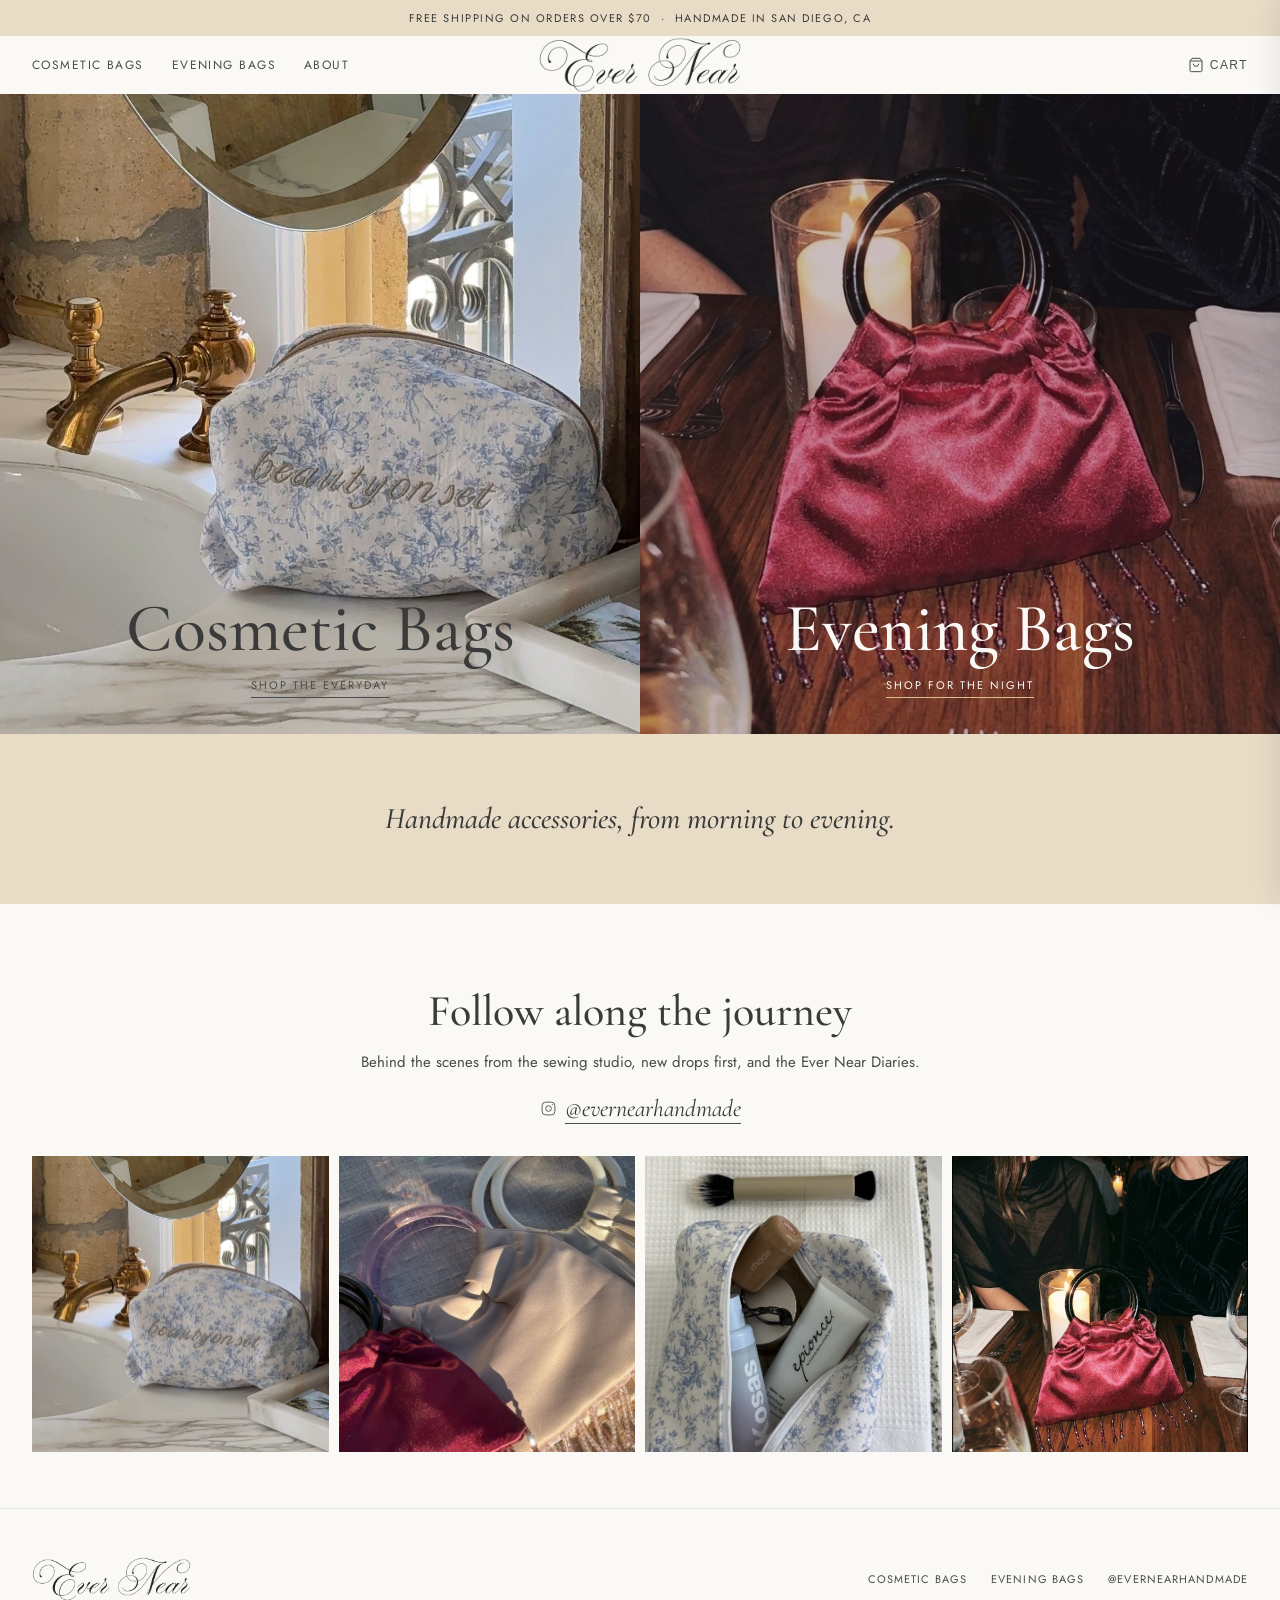
==== commit eabd5f61: "Switch body font from Montserrat to Jost per updated design brief Body text moves from weight 300 to" ====
--- a/index.html
+++ b/index.html
@@ -12,8 +12,8 @@
   <link rel="canonical" href="https://evernearhandmade.com">
   <link rel="preconnect" href="https://fonts.googleapis.com">
   <link rel="preconnect" href="https://fonts.gstatic.com" crossorigin>
-  <link href="https://fonts.googleapis.com/css2?family=Cormorant+Garamond:ital,wght@0,500;0,600;1,500&family=Montserrat:wght@300;400;500&display=swap" rel="stylesheet">
-  <link rel="stylesheet" href="css/theme.css?v=4">
+  <link href="https://fonts.googleapis.com/css2?family=Cormorant+Garamond:ital,wght@0,500;0,600;1,500&family=Jost:wght@400;500&display=swap" rel="stylesheet">
+  <link rel="stylesheet" href="css/theme.css?v=5">
 </head>
 <body>
 
--- a/css/theme.css
+++ b/css/theme.css
@@ -24,8 +24,8 @@
 
 body {
   margin: 0;
-  font-family: 'Montserrat', sans-serif;
-  font-weight: 300;
+  font-family: 'Jost', sans-serif;
+  font-weight: 400;
   color: var(--text);
   background: var(--off-white);
 }
@@ -954,7 +954,7 @@
   text-transform: uppercase;
   color: var(--taupe);
   margin-bottom: 14px;
-  font-family: 'Montserrat', sans-serif;
+  font-family: 'Jost', sans-serif;
 }
 .pp-name {
   font-family: 'Cormorant Garamond', serif;
@@ -977,7 +977,7 @@
   text-transform: uppercase;
   color: var(--taupe);
   margin-bottom: 12px;
-  font-family: 'Montserrat', sans-serif;
+  font-family: 'Jost', sans-serif;
 }
 .pp-sizes {
   display: flex;
@@ -994,7 +994,7 @@
   color: var(--text);
   cursor: pointer;
   transition: all 0.2s;
-  font-family: 'Montserrat', sans-serif;
+  font-family: 'Jost', sans-serif;
 }
 .size-btn.selected, .size-btn:hover {
   background: var(--heading);
@@ -1014,7 +1014,7 @@
   text-transform: uppercase;
   color: var(--taupe);
   margin-bottom: 8px;
-  font-family: 'Montserrat', sans-serif;
+  font-family: 'Jost', sans-serif;
 }
 .pp-dimensions {
   font-size: 0.95rem;
@@ -1036,7 +1036,7 @@
   text-transform: uppercase;
   color: var(--taupe);
   margin-bottom: 10px;
-  font-family: 'Montserrat', sans-serif;
+  font-family: 'Jost', sans-serif;
 }
 .pp-custom-text-input {
   width: 100%;
@@ -1047,7 +1047,7 @@
   color: var(--heading);
   outline: none;
   transition: border-color 0.2s;
-  font-family: 'Montserrat', sans-serif;
+  font-family: 'Jost', sans-serif;
 }
 .pp-custom-text-input:focus { border-color: var(--heading); }
 .pp-custom-text-input.error { border-color: #c0392b; }
@@ -1068,7 +1068,7 @@
   border: none;
   cursor: pointer;
   transition: opacity 0.2s;
-  font-family: 'Montserrat', sans-serif;
+  font-family: 'Jost', sans-serif;
   font-weight: 500;
 }
 .add-to-cart-btn:hover { opacity: 0.85; }
@@ -1158,7 +1158,7 @@
   color: #6b5c48;
   letter-spacing: 0.04em;
   margin-bottom: 8px;
-  font-family: 'Montserrat', sans-serif;
+  font-family: 'Jost', sans-serif;
 }
 .cart-shipping-bar-msg strong { color: #3d2f20; font-weight: 500; }
 .cart-shipping-bar-msg.unlocked { color: #4a7c59; font-weight: 500; }
@@ -1200,7 +1200,7 @@
   color: var(--heading);
   cursor: pointer;
   transition: all 0.2s;
-  font-family: 'Montserrat', sans-serif;
+  font-family: 'Jost', sans-serif;
 }
 .cart-drawer-empty button:hover { background: var(--heading); color: var(--off-white); }
 .cart-item {
@@ -1288,7 +1288,7 @@
   margin-top: 6px;
   transition: color 0.2s;
   align-self: flex-start;
-  font-family: 'Montserrat', sans-serif;
+  font-family: 'Jost', sans-serif;
 }
 .cart-item-remove:hover { color: var(--heading); }
 .cart-drawer-footer {
@@ -1328,7 +1328,7 @@
   border: none;
   cursor: pointer;
   transition: opacity 0.2s;
-  font-family: 'Montserrat', sans-serif;
+  font-family: 'Jost', sans-serif;
   font-weight: 500;
 }
 .cart-checkout-btn:hover { opacity: 0.85; }
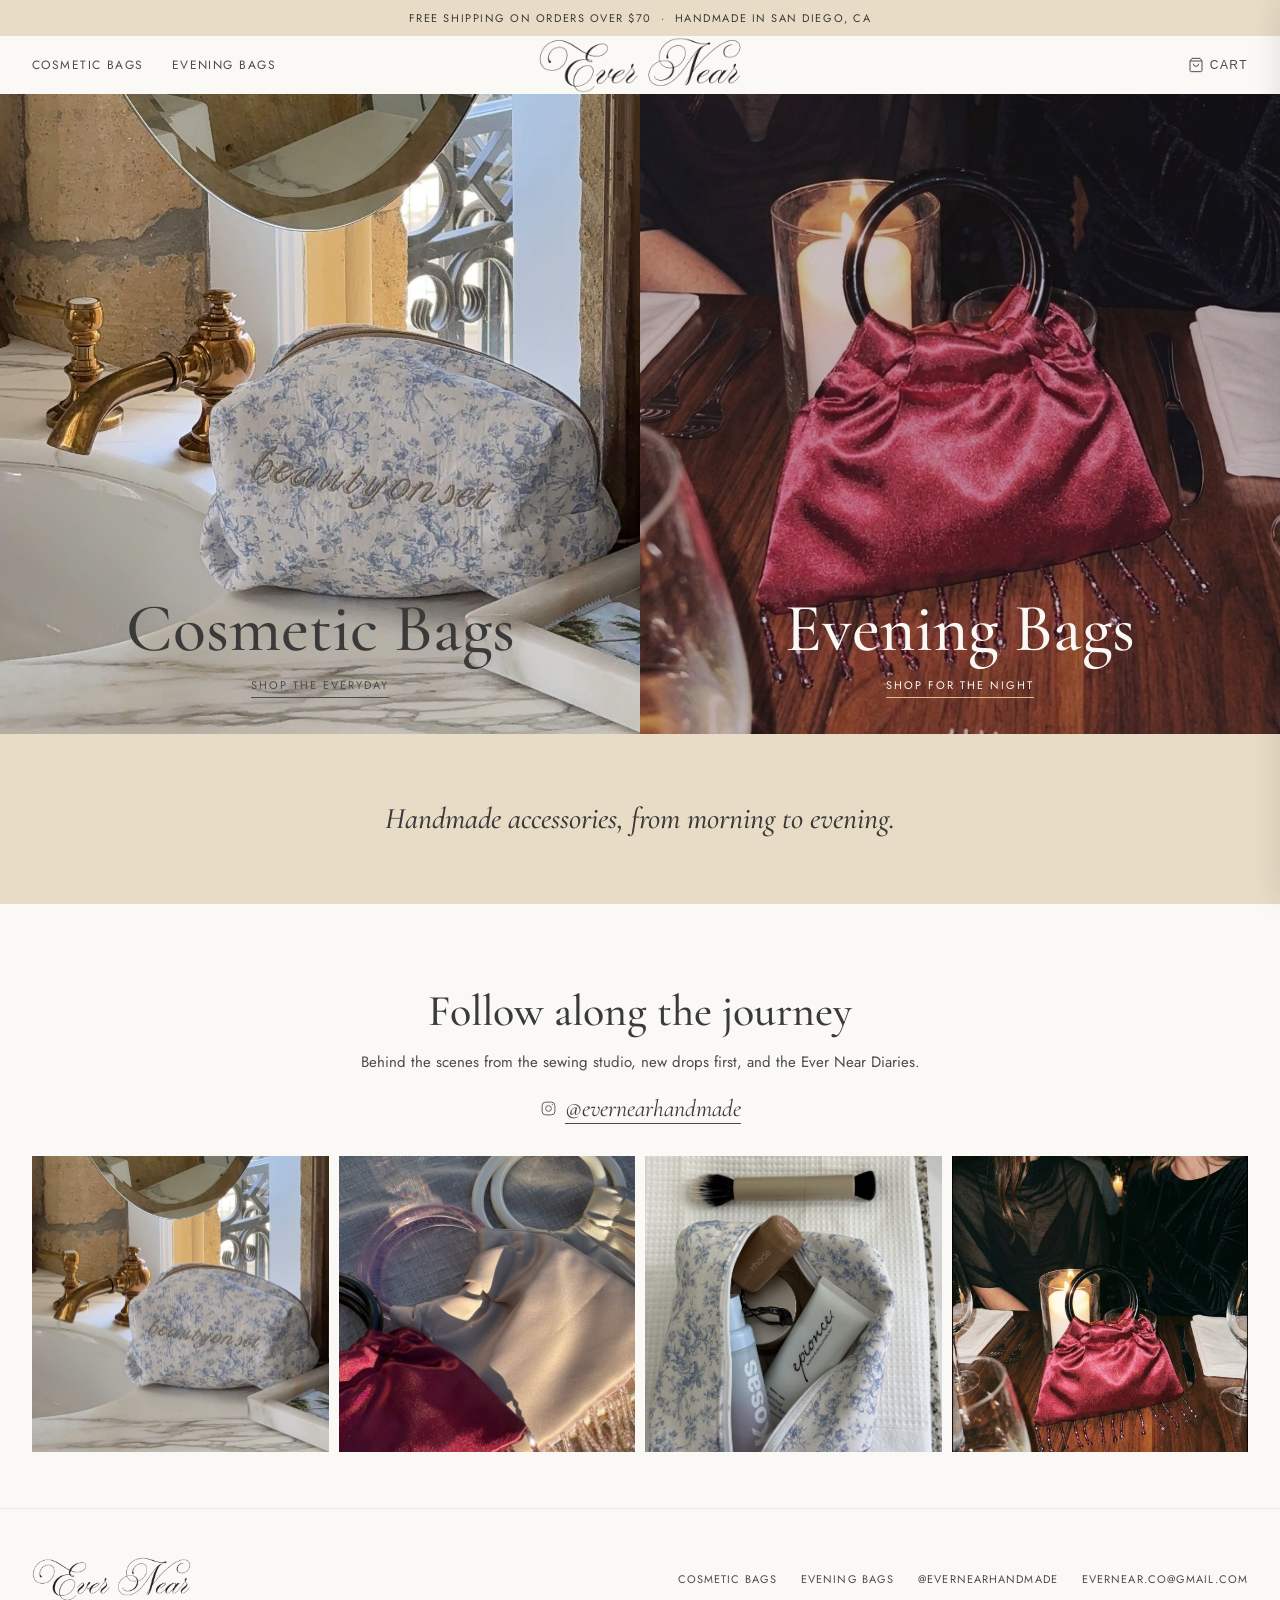
==== commit 558ab4fb: "Remove About links; add contact email to footer on all pages Co-Authored-By: Claude Opus 5.5 <norepl" ====
--- a/index.html
+++ b/index.html
@@ -29,7 +29,6 @@
       <nav class="header-nav">
         <a href="cosmetic-bags.html">Cosmetic Bags</a>
         <a href="evening-bags.html">Evening Bags</a>
-        <a href="#about" class="hide-mobile">About</a>
       </nav>
       <a href="index.html" class="header-logo" aria-label="Ever Near home">
         <img src="img/logo-dark.png" alt="Ever Near">
@@ -103,9 +102,6 @@
     </div>
   </section>
 
-  <!-- About anchor -->
-  <div id="about" style="scroll-margin-top: 80px;"></div>
-
   <footer class="site-footer" style="border-top: 1px solid rgba(154,160,184,0.2); margin-top: 32px;">
     <a href="index.html" class="footer-logo">
       <img src="img/logo-dark.png" alt="Ever Near">
@@ -114,6 +110,7 @@
       <a href="cosmetic-bags.html">Cosmetic Bags</a>
       <a href="evening-bags.html">Evening Bags</a>
       <a href="https://www.instagram.com/evernearhandmade/" target="_blank" rel="noopener">@evernearhandmade</a>
+      <a href="mailto:evernear.co@gmail.com">evernear.co@gmail.com</a>
     </nav>
   </footer>
 
